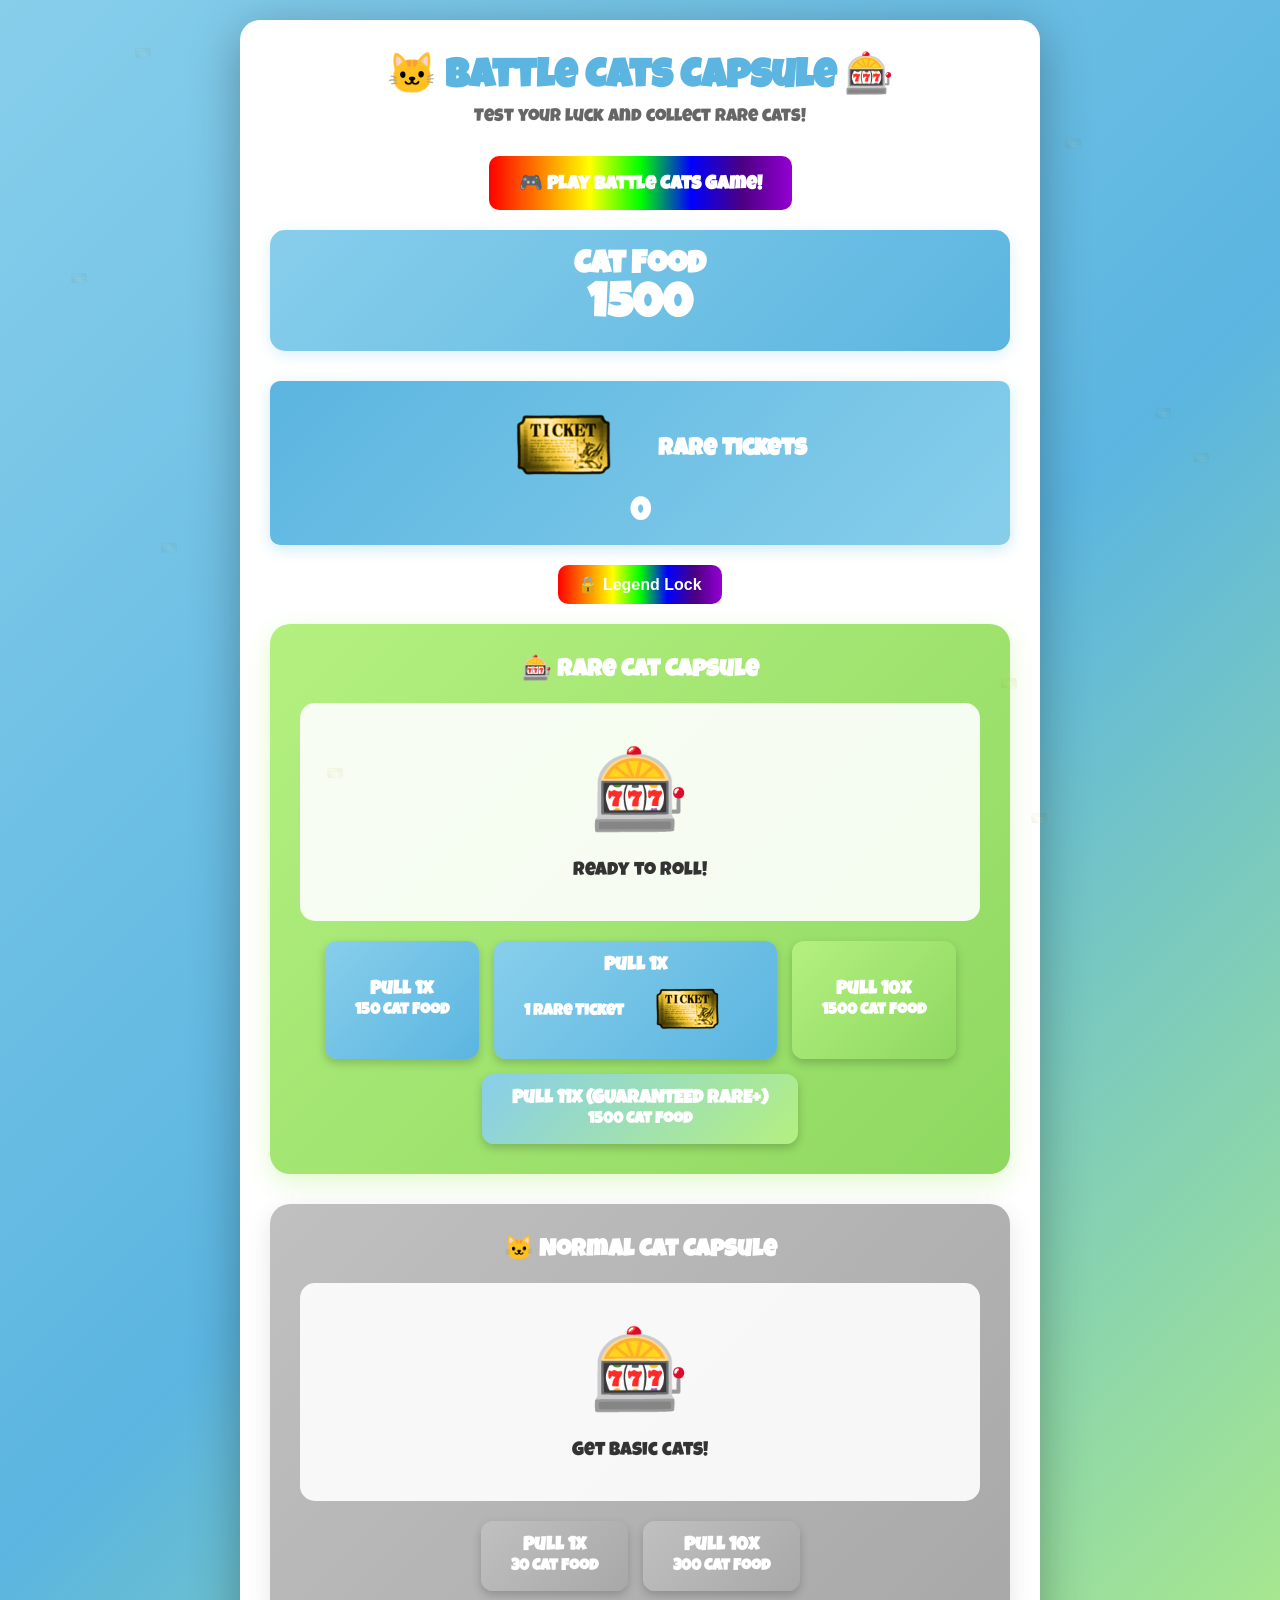
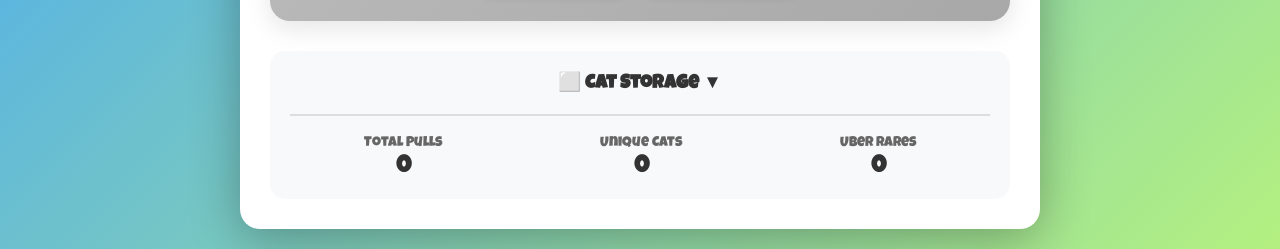
==== battle-cats-capsule/index.html @ bf6e7c2b "Merge branch 'minechicken98:main' into main" ====
<!doctype html>
<html lang="en">
    <head>
        <meta charset="UTF-8" />
        <meta name="viewport" content="width=device-width, initial-scale=1.0" />
        <title>Battle Cats Capsule Machine</title>
        <link rel="preconnect" href="https://fonts.googleapis.com" />
        <link rel="preconnect" href="https://fonts.gstatic.com" crossorigin />
        <link
            href="https://fonts.googleapis.com/css2?family=Luckiest+Guy&display=swap"
            rel="stylesheet"
        />
        <style>
            * {
                margin: 0;
                padding: 0;
                box-sizing: border-box;
            }
            body {
                font-family: "Luckiest Guy", cursive;
                background: linear-gradient(
                    135deg,
                    #87ceeb 0%,
                    #5bb5e0 50%,
                    #b4f080 100%
                );
                min-height: 100vh;
                display: flex;
                flex-direction: column;
                align-items: center;
                padding: 20px;
            }
            .container {
                background: white;
                border-radius: 20px;
                box-shadow: 0 10px 50px rgba(0, 0, 0, 0.3);
                width: 100%;
                max-width: 800px;
                padding: 30px;
            }
            h1 {
                font-size: 2.5em;
                color: #5bb5e0;
                text-align: center;
                margin-bottom: 10px;
            }
            .subtitle {
                text-align: center;
                color: #666;
                margin-bottom: 30px;
                font-size: 1.1em;
            }
            .currency-display {
                background: linear-gradient(135deg, #87ceeb, #5bb5e0);
                padding: 20px;
                border-radius: 15px;
                text-align: center;
                margin-bottom: 30px;
                box-shadow: 0 4px 15px rgba(135, 206, 235, 0.3);
            }
            .currency-display h2 {
                color: white;
                font-size: 2em;
            }
            .currency-display .amount {
                font-size: 3em;
                font-weight: bold;
                color: white;
            }
            .capsule-machine {
                background: linear-gradient(135deg, #b4f080, #8ed860);
                border-radius: 20px;
                padding: 30px;
                margin-bottom: 30px;
                box-shadow: 0 8px 25px rgba(180, 240, 128, 0.4);
                position: relative;
            }
            .capsule-machine.silver {
                background: linear-gradient(135deg, #c0c0c0, #a8a8a8);
                box-shadow: 0 8px 25px rgba(192, 192, 192, 0.4);
            }
            .capsule-display {
                background: rgba(255, 255, 255, 0.9);
                border-radius: 15px;
                padding: 40px;
                text-align: center;
                min-height: 200px;
                display: flex;
                flex-direction: column;
                justify-content: center;
                align-items: center;
                margin-bottom: 20px;
            }
            .capsule-animation {
                font-size: 5em;
                animation: bounce 0.5s ease-in-out infinite;
            }
            @keyframes bounce {
                0%,
                100% {
                    transform: translateY(0);
                }
                50% {
                    transform: translateY(-20px);
                }
            }
            .pull-buttons {
                display: flex;
                gap: 15px;
                justify-content: center;
                flex-wrap: wrap;
            }
            .pull-btn {
                padding: 15px 30px;
                border: none;
                border-radius: 12px;
                font-size: 1.2em;
                font-weight: bold;
                cursor: pointer;
                transition: all 0.3s;
                color: white;
                box-shadow: 0 4px 10px rgba(0, 0, 0, 0.2);

                font-family: "Luckiest Guy", cursive;
            }
            .pull-btn:hover:not(:disabled) {
                transform: translateY(-3px);
                box-shadow: 0 6px 15px rgba(0, 0, 0, 0.3);
            }
            .pull-btn:disabled {
                opacity: 0.5;
                cursor: not-allowed;
            }
            .pull-1 {
                background: linear-gradient(135deg, #87ceeb, #5bb5e0);
            }
            .pull-10 {
                background: linear-gradient(135deg, #b4f080, #8ed860);
            }
            .pull-11 {
                background: linear-gradient(135deg, #87ceeb, #b4f080);
            }
            .inventory {
                background: #f8f9fa;
                border-radius: 15px;
                padding: 20px;
                margin-top: 30px;
            }
            .inventory h3 {
                color: #333;
                margin-bottom: 20px;
                text-align: center;
            }
            .cats-grid {
                display: grid;
                grid-template-columns: repeat(auto-fill, minmax(150px, 1fr));
                gap: 15px;
            }
            .cat-card {
                background: white;
                border-radius: 12px;
                padding: 15px;
                text-align: center;
                box-shadow: 0 2px 8px rgba(0, 0, 0, 0.1);
                position: relative;
            }
            .cat-card .rarity {
                position: absolute;
                top: 5px;
                right: 5px;
                padding: 3px 8px;
                border-radius: 5px;
                font-size: 0.8em;
                font-weight: bold;
                color: white;
            }
            .rarity.normal {
                background: transparent;
            }
            .rarity.rare {
                background: transparent;
                color: #ffd700;
            }
            .rarity.super.rare {
                background: transparent;
                color: #ffd700;
            }
            .rarity.uber.super.rare {
                background: transparent;
            }
            .rarity.legend {
                background: transparent;
            }
            .cat-card .icon {
                font-size: 3em;
                margin: 10px 0;
            }
            .cat-card .name {
                font-weight: bold;
                color: #333;
                margin-bottom: 5px;
            }
            .cat-card .count {
                color: #666;
                font-size: 0.9em;
            }
            .result-display {
                text-align: center;
                animation: fadeIn 0.5s;
            }
            .result-display .cat-icon {
                font-size: 6em;
                margin: 20px 0;
            }
            .result-display .cat-name {
                font-size: 2em;
                font-weight: bold;
                margin-bottom: 10px;
            }
            .result-display .rarity-badge {
                display: inline-block;
                padding: 0;
                border-radius: 0;
                background: transparent;
                font-weight: bold;
                margin-bottom: 15px;
                font-size: 4em;
                font-family:
                    Impact, "Arial Black", "Franklin Gothic Bold", sans-serif;
            }
            @keyframes fadeIn {
                from {
                    opacity: 0;
                    transform: scale(0.8);
                }
                to {
                    opacity: 1;
                    transform: scale(1);
                }
            }
            .multi-results {
                display: grid;
                grid-template-columns: repeat(auto-fit, minmax(120px, 1fr));
                gap: 15px;
                margin-top: 20px;
            }
            .multi-result-card {
                background: white;
                border-radius: 10px;
                padding: 15px;
                text-align: center;
                box-shadow: 0 2px 8px rgba(0, 0, 0, 0.1);
                animation: slideIn 0.5s ease-out;
                animation-fill-mode: both;
            }
            @keyframes slideIn {
                from {
                    opacity: 0;
                    transform: translateY(20px);
                }
                to {
                    opacity: 1;
                    transform: translateY(0);
                }
            }
            .multi-result-card:nth-child(1) {
                animation-delay: 0.1s;
            }
            .multi-result-card:nth-child(2) {
                animation-delay: 0.2s;
            }
            .multi-result-card:nth-child(3) {
                animation-delay: 0.3s;
            }
            .multi-result-card:nth-child(4) {
                animation-delay: 0.4s;
            }
            .multi-result-card:nth-child(5) {
                animation-delay: 0.5s;
            }
            .multi-result-card:nth-child(6) {
                animation-delay: 0.6s;
            }
            .multi-result-card:nth-child(7) {
                animation-delay: 0.7s;
            }
            .multi-result-card:nth-child(8) {
                animation-delay: 0.8s;
            }
            .multi-result-card:nth-child(9) {
                animation-delay: 0.9s;
            }
            .multi-result-card:nth-child(10) {
                animation-delay: 1s;
            }
            .multi-result-card:nth-child(11) {
                animation-delay: 1.1s;
            }
            .stats {
                display: flex;
                justify-content: space-around;
                margin-top: 20px;
                padding-top: 20px;
                border-top: 2px solid #ddd;
                flex-wrap: wrap;
                gap: 10px;
            }
            .stat {
                text-align: center;
            }
            .stat .label {
                color: #666;
                font-size: 0.9em;
                margin-bottom: 5px;
            }
            .stat .value {
                color: #333;
                font-size: 1.5em;
                font-weight: bold;
            }
            .password-modal {
                display: none;
                position: fixed;
                top: 0;
                left: 0;
                right: 0;
                bottom: 0;
                background: rgba(0, 0, 0, 0.8);
                z-index: 2000;
                justify-content: center;
                align-items: center;
            }
            .password-modal.show {
                display: flex;
            }
            .password-modal-content {
                background: white;
                padding: 30px;
                border-radius: 15px;
                max-width: 400px;
                width: 90%;
            }
            .password-modal h3 {
                margin-bottom: 15px;
                color: #333;
            }
            .password-display {
                width: 100%;
                padding: 12px;
                border: 2px solid #5bb5e0;
                border-radius: 8px;
                font-size: 1.5em;
                margin: 10px 0;
                text-align: center;
                background: #f8f9fa;
                min-height: 50px;
                letter-spacing: 5px;
            }
            .password-modal button {
                padding: 12px 24px;
                margin: 5px;
                border: none;
                border-radius: 8px;
                cursor: pointer;
                font-size: 1em;
            }
            .password-modal .submit-btn {
                background: #5bb5e0;
                color: white;
            }
            .password-modal .cancel-btn {
                background: #ddd;
            }
            .next-btn {
                margin-top: 20px;
                padding: 15px 40px;
                background: linear-gradient(135deg, #87ceeb, #b4f080);
                color: white;
                border: none;
                border-radius: 12px;
                font-size: 1.2em;
                font-weight: bold;
                cursor: pointer;
                box-shadow: 0 4px 10px rgba(0, 0, 0, 0.2);
                transition: all 0.3s;
            }
            .next-btn:hover {
                transform: translateY(-2px);
                box-shadow: 0 6px 15px rgba(0, 0, 0, 0.3);
            }
            .hidden-ticket {
                position: fixed;
                width: 30px;
                height: auto;
                font-size: 20px;
                opacity: 0.05;
                cursor: pointer;
                transition: opacity 0.3s;
                z-index: 10;
            }
            .hidden-ticket:hover {
                opacity: 1;
                transform: scale(1.5);
            }
            .ticket-display {
                background: linear-gradient(135deg, #5bb5e0, #87ceeb);
                padding: 15px;
                border-radius: 10px;
                text-align: center;
                margin-bottom: 20px;
                box-shadow: 0 4px 15px rgba(91, 181, 224, 0.3);
            }
            .ticket-display h3 {
                color: white;
                font-size: 1.5em;
            }
            .ticket-display .amount {
                font-size: 2em;
                font-weight: bold;
                color: white;
            }
        </style>
    </head>
    <body>
        <!-- Hidden rare tickets scattered around the page -->
        <div
            class="hidden-ticket"
            style="top: 5%; left: 10%"
            onclick="collectTicket(this)"
        >
            <img
                src="images/rare ticket.png"
                style="width: 30px; height: auto; transform: rotate(0deg)"
            />
        </div>
        <div
            class="hidden-ticket"
            style="top: 15%; right: 15%"
            onclick="collectTicket(this)"
        >
            <img
                src="images/rare ticket.png"
                style="width: 30px; height: auto; transform: rotate(0deg)"
            />
        </div>
        <div
            class="hidden-ticket"
            style="top: 30%; left: 5%"
            onclick="collectTicket(this)"
        >
            <img
                src="images/rare ticket.png"
                style="width: 30px; height: auto; transform: rotate(0deg)"
            />
        </div>
        <div
            class="hidden-ticket"
            style="top: 45%; right: 8%"
            onclick="collectTicket(this)"
        >
            <img
                src="images/rare ticket.png"
                style="width: 30px; height: auto; transform: rotate(0deg)"
            />
        </div>
        <div
            class="hidden-ticket"
            style="top: 60%; left: 12%"
            onclick="collectTicket(this)"
        >
            <img
                src="images/rare ticket.png"
                style="width: 30px; height: auto; transform: rotate(0deg)"
            />
        </div>
        <div
            class="hidden-ticket"
            style="top: 75%; right: 20%"
            onclick="collectTicket(this)"
        >
            <img
                src="images/rare ticket.png"
                style="width: 30px; height: auto; transform: rotate(0deg)"
            />
        </div>
        <div
            class="hidden-ticket"
            style="top: 85%; left: 25%"
            onclick="collectTicket(this)"
        >
            <img
                src="images/rare ticket.png"
                style="width: 30px; height: auto; transform: rotate(0deg)"
            />
        </div>
        <div
            class="hidden-ticket"
            style="top: 20%; left: 50%"
            onclick="collectTicket(this)"
        >
            <img
                src="images/rare ticket.png"
                style="width: 30px; height: auto; transform: rotate(0deg)"
            />
        </div>
        <div
            class="hidden-ticket"
            style="top: 50%; right: 5%"
            onclick="collectTicket(this)"
        >
            <img
                src="images/rare ticket.png"
                style="width: 30px; height: auto; transform: rotate(0deg)"
            />
        </div>
        <div
            class="hidden-ticket"
            style="top: 90%; left: 80%"
            onclick="collectTicket(this)"
        >
            <img
                src="images/rare ticket.png"
                style="width: 30px; height: auto; transform: rotate(0deg)"
            />
        </div>

        <!-- Password Modal -->
        <div class="password-modal" id="passwordModal">
            <div class="password-modal-content">
                <h3>🔒 Enter Legend Lock Passcode</h3>
                <div class="password-display" id="passwordDisplay"></div>
                <div>
                    <button class="submit-btn" onclick="submitPasscode()">
                        Submit
                    </button>
                    <button class="cancel-btn" onclick="closePasswordModal()">
                        Cancel
                    </button>
                </div>
            </div>
        </div>

        <div class="container">
            <h1>🐱 Battle Cats Capsule 🎰</h1>
            <p class="subtitle">Test your luck and collect rare cats!</p>

            <div style="text-align: center; margin-bottom: 20px">
                <a
                    href="game.html"
                    style="
                        display: inline-block;
                        padding: 15px 30px;
                        background: linear-gradient(
                            to right,
                            #ff0000,
                            #ff7f00,
                            #ffff00,
                            #00ff00,
                            #0000ff,
                            #4b0082,
                            #9400d3
                        );
                        color: white;
                        text-decoration: none;
                        border-radius: 10px;
                        font-size: 1.2em;
                        font-weight: bold;
                        font-family: &quot;Luckiest Guy&quot;, cursive;
                    "
                    >🎮 Play Battle Cats Game!</a
                >
            </div>

            <div class="currency-display">
                <h2>Cat Food</h2>
                <div class="amount" id="catFood">1500</div>
            </div>

            <div class="ticket-display">
                <h3>
                    <img
                        src="images/rare ticket.png"
                        style="
                            width: 180px;
                            height: auto;
                            vertical-align: middle;
                            transform: rotate(0deg);
                        "
                    />
                    Rare Tickets
                </h3>
                <div class="amount" id="rareTickets">0</div>
            </div>

            <div style="text-align: center; margin-bottom: 20px">
                <button
                    onclick="showLegendLock()"
                    style="
                        padding: 10px 20px;
                        background: linear-gradient(
                            to right,
                            #ff0000,
                            #ff7f00,
                            #ffff00,
                            #00ff00,
                            #0000ff,
                            #4b0082,
                            #9400d3
                        );
                        color: white;
                        border: none;
                        border-radius: 10px;
                        font-size: 1em;
                        cursor: pointer;
                        font-weight: bold;
                    "
                >
                    🔒 Legend Lock
                </button>
                <div
                    id="legendStatus"
                    style="margin-top: 10px; color: white; font-weight: bold"
                ></div>
            </div>

            <div class="capsule-machine">
                <h2
                    style="
                        color: white;
                        text-align: center;
                        margin-bottom: 20px;
                    "
                >
                    🎰 Rare Cat Capsule
                </h2>
                <div class="capsule-display" id="capsuleDisplay">
                    <div class="capsule-animation">🎰</div>
                    <p style="color: #333; margin-top: 20px; font-size: 1.2em">
                        Ready to roll!
                    </p>
                </div>

                <div class="pull-buttons">
                    <button
                        class="pull-btn pull-1"
                        onclick="pullCapsule(1, false)"
                    >
                        Pull 1x<br />
                        <small>150 Cat Food</small>
                    </button>
                    <button
                        class="pull-btn pull-1"
                        onclick="pullCapsule(1, false, true)"
                        style="
                            background: linear-gradient(
                                135deg,
                                #87ceeb,
                                #5bb5e0
                            );
                        "
                    >
                        Pull 1x<br />
                        <small
                            >1 Rare Ticket
                            <img
                                src="images/rare ticket.png"
                                style="
                                    width: 120px;
                                    height: auto;
                                    vertical-align: middle;
                                    transform: rotate(0deg);
                                "
                        /></small>
                    </button>
                    <button
                        class="pull-btn pull-10"
                        onclick="pullCapsule(10, false)"
                    >
                        Pull 10x<br />
                        <small>1500 Cat Food</small>
                    </button>
                    <button
                        class="pull-btn pull-11"
                        onclick="pullCapsule(11, false)"
                    >
                        Pull 11x (GUARANTEED RARE+)<br />
                        <small>1500 Cat Food</small>
                    </button>
                </div>
            </div>

            <div class="capsule-machine silver" style="margin-top: 20px">
                <h2
                    style="
                        color: white;
                        text-align: center;
                        margin-bottom: 20px;
                    "
                >
                    🐱 Normal Cat Capsule
                </h2>
                <div class="capsule-display" id="normalCapsuleDisplay">
                    <div class="capsule-animation">🎰</div>
                    <p style="color: #333; margin-top: 20px; font-size: 1.2em">
                        Get basic cats!
                    </p>
                </div>

                <div class="pull-buttons">
                    <button
                        class="pull-btn pull-1"
                        onclick="pullCapsule(1, true)"
                        style="
                            background: linear-gradient(
                                135deg,
                                #c0c0c0,
                                #a8a8a8
                            );
                        "
                    >
                        Pull 1x<br />
                        <small>30 Cat Food</small>
                    </button>
                    <button
                        class="pull-btn pull-10"
                        onclick="pullCapsule(10, true)"
                        style="
                            background: linear-gradient(
                                135deg,
                                #c0c0c0,
                                #a8a8a8
                            );
                        "
                    >
                        Pull 10x<br />
                        <small>300 Cat Food</small>
                    </button>
                </div>
            </div>

            <div class="inventory">
                <h3 onclick="toggleCatStorage()" style="cursor: pointer">
                    ⬜ Cat Storage <span id="storageToggle">▼</span>
                </h3>
                <div
                    class="cats-grid"
                    id="catsGrid"
                    style="display: none"
                ></div>
                <div class="stats">
                    <div class="stat">
                        <div class="label">Total Pulls</div>
                        <div class="value" id="totalPulls">0</div>
                    </div>
                    <div class="stat">
                        <div class="label">Unique Cats</div>
                        <div class="value" id="uniqueCats">0</div>
                    </div>
                    <div class="stat">
                        <div class="label">Uber Rares</div>
                        <div class="value" id="uberCount">0</div>
                    </div>
                </div>
            </div>
        </div>

        <script>
            const normalCats = [
                // Normal cats for basic capsule
                {
                    name: "Cat",
                    icon: "images/cat.png",
                    rarity: "normal",
                    isImage: true,
                },
                {
                    name: "Tank Cat",
                    icon: "images/tank.png",
                    rarity: "normal",
                    isImage: true,
                },
                {
                    name: "Axe Cat",
                    icon: "images/axe.png",
                    rarity: "normal",
                    isImage: true,
                },
                {
                    name: "Gross Cat",
                    icon: "images/gross.webp",
                    rarity: "normal",
                    isImage: true,
                },
                {
                    name: "Cow Cat",
                    icon: "images/cow.webp",
                    rarity: "normal",
                    isImage: true,
                },
                {
                    name: "Bird Cat",
                    icon: "images/bird.png",
                    rarity: "normal",
                    isImage: true,
                },
                {
                    name: "Fish Cat",
                    icon: "images/fish.png",
                    rarity: "normal",
                    isImage: true,
                },
                {
                    name: "Lizard Cat",
                    icon: "images/lizard.png",
                    rarity: "normal",
                    isImage: true,
                },
                {
                    name: "Titan Cat",
                    icon: "images/titan.webp",
                    rarity: "normal",
                    isImage: true,
                },
            ];

            const cats = [
                // Rare (69.7% drop rate)
                { name: "Paris Cat", icon: "🗼", rarity: "rare" },
                { name: "Jurassic Cat", icon: "🦖", rarity: "rare" },
                { name: "Viking Cat", icon: "🪓", rarity: "rare" },
                { name: "Captain Cat", icon: "⚓", rarity: "rare" },
                { name: "Thief Cat", icon: "🥷", rarity: "rare" },
                { name: "Monk Cat", icon: "🧘", rarity: "rare" },
                { name: "Fisherman Cat", icon: "🎣", rarity: "rare" },
                { name: "Necromancer Cat", icon: "🧙", rarity: "rare" },
                { name: "Sorceress Cat", icon: "🔮", rarity: "rare" },
                { name: "Archer Cat", icon: "🏹", rarity: "rare" },
                { name: "Swordsman Cat", icon: "⚔️", rarity: "rare" },
                { name: "Stilts Cat", icon: "🦿", rarity: "rare" },

                // Super Rare (25% drop rate)
                { name: "Hacker Cat", icon: "💻", rarity: "super rare" },
                { name: "Sushi Cat", icon: "🍣", rarity: "super rare" },
                { name: "Nerd Cat", icon: "🤓", rarity: "super rare" },
                { name: "Cyborg Cat", icon: "🤖", rarity: "super rare" },
                { name: "Rocker Cat", icon: "🎸", rarity: "super rare" },

                // Uber Super Rare (5% drop rate)
                { name: "Dragon Cat", icon: "🐉", rarity: "uber super rare" },
                { name: "Demon Cat", icon: "😈", rarity: "uber super rare" },
                { name: "Angel Cat", icon: "😇", rarity: "uber super rare" },
                { name: "Kamukura Cat", icon: "👑", rarity: "uber super rare" },
                { name: "Megidora", icon: "🦁", rarity: "uber super rare" },

                // Legend (0.3% drop rate)
                { name: "Legend Cat", icon: "⭐", rarity: "legend" },
                { name: "Mythic Cat", icon: "🌟", rarity: "legend" },
            ];

            let catFood = 1500;
            let inventory = {};
            let totalPulls = 0;
            let rareTickets = 0;
            let currentResults = [];
            let currentResultIndex = 0;
            let isNormalPull = false;
            let legendLockActive = false;
            let legendLockUsed = false;
            let passwordInput = "";
            let passwordTimeout = null;

            function showLegendLock() {
                if (legendLockUsed) {
                    alert(
                        "Legend Lock has already been used! It's a one-time code.",
                    );
                    return;
                }
                passwordInput = "";
                document.getElementById("passwordDisplay").textContent = "";
                document.getElementById("passwordModal").classList.add("show");

                // Listen for keyboard input
                document.addEventListener("keydown", handlePasswordInput);
            }

            function handlePasswordInput(e) {
                if (e.key === "Enter") {
                    submitPasscode();
                } else if (e.key === "Backspace") {
                    passwordInput = passwordInput.slice(0, -1);
                    updatePasswordDisplay();
                } else if (e.key.length === 1) {
                    passwordInput += e.key;
                    const display = document.getElementById("passwordDisplay");

                    // Show the actual character briefly
                    updatePasswordDisplay(e.key);

                    // Replace with bullet after 100ms
                    clearTimeout(passwordTimeout);
                    passwordTimeout = setTimeout(() => {
                        updatePasswordDisplay();
                    }, 100);
                }
            }

            function updatePasswordDisplay(lastChar = null) {
                const display = document.getElementById("passwordDisplay");
                if (passwordInput.length === 0) {
                    display.textContent = "";
                } else if (lastChar) {
                    display.textContent =
                        "•".repeat(passwordInput.length - 1) + lastChar;
                } else {
                    display.textContent = "•".repeat(passwordInput.length);
                }
            }

            function submitPasscode() {
                document.removeEventListener("keydown", handlePasswordInput);
                document
                    .getElementById("passwordModal")
                    .classList.remove("show");

                if (passwordInput === "legendz4life") {
                    legendLockActive = true;
                    legendLockUsed = true;
                    document.getElementById("legendStatus").textContent =
                        "🌟 LEGEND LOCK ACTIVE! Next pull guaranteed Legend Rare! 🌟";
                    document.getElementById("legendStatus").style.color =
                        "#FFD700";

                    // Celebration effect
                    const celebration = document.createElement("div");
                    celebration.textContent = "🔓 LEGEND LOCK ACTIVATED!";
                    celebration.style.cssText =
                        "position: fixed; top: 50%; left: 50%; transform: translate(-50%, -50%); background: linear-gradient(to right, #ff0000, #ff7f00, #ffff00, #00ff00, #0000ff, #4b0082, #9400d3); color: white; padding: 30px 50px; border-radius: 20px; font-size: 2em; font-weight: bold; z-index: 1000; box-shadow: 0 10px 50px rgba(0,0,0,0.5); opacity: 1; font-family: 'Luckiest Guy', cursive; ";
                    document.body.appendChild(celebration);
                    setTimeout(() => celebration.remove(), 2000);
                } else {
                    alert("❌ Wrong passcode!");
                }
                passwordInput = "";
            }

            function closePasswordModal() {
                document.removeEventListener("keydown", handlePasswordInput);
                document
                    .getElementById("passwordModal")
                    .classList.remove("show");
                passwordInput = "";
            }

            function toggleCatStorage() {
                const grid = document.getElementById("catsGrid");
                const toggle = document.getElementById("storageToggle");
                if (grid.style.display === "none") {
                    grid.style.display = "grid";
                    toggle.textContent = "▲";
                } else {
                    grid.style.display = "none";
                    toggle.textContent = "▼";
                }
            }

            function getRarityText(rarity) {
                if (rarity === "legend")
                    return '<span style="background: linear-gradient(135deg, #ff0000 0%, #ff7f00 15%, #ffff00 30%, #00ff00 45%, #0000ff 60%, #4b0082 75%, #9400d3 100%); -webkit-background-clip: text; -webkit-text-fill-color: transparent; background-clip: text; font-weight: bold; filter: drop-shadow(2px 2px 4px rgba(0,0,0,0.5)) drop-shadow(0 0 15px rgba(255,255,255,0.9));">LEGEND</span> <span style="background: linear-gradient(180deg, #FFD700 0%, #FFE44D 50%, #FFD700 100%); -webkit-background-clip: text; -webkit-text-fill-color: transparent; background-clip: text; filter: drop-shadow(2px 2px 3px rgba(0,0,0,0.6)) drop-shadow(0 0 10px rgba(255,215,0,0.8));">RARE</span>';
                if (rarity === "uber super rare")
                    return '<span style="background: linear-gradient(180deg, #ff3333 0%, #ff8888 50%, #ff3333 100%); -webkit-background-clip: text; -webkit-text-fill-color: transparent; background-clip: text; filter: drop-shadow(2px 2px 3px rgba(0,0,0,0.6)) drop-shadow(0 0 10px rgba(255,100,100,0.8));">UBER</span> <span style="background: linear-gradient(180deg, #FFD700 0%, #FFE44D 50%, #FFD700 100%); -webkit-background-clip: text; -webkit-text-fill-color: transparent; background-clip: text; filter: drop-shadow(2px 2px 3px rgba(0,0,0,0.6)) drop-shadow(0 0 10px rgba(255,215,0,0.8));">SUPER RARE</span>';
                if (rarity === "super rare")
                    return '<span style="background: linear-gradient(180deg, #FFD700 0%, #FFE44D 50%, #FFD700 100%); -webkit-background-clip: text; -webkit-text-fill-color: transparent; background-clip: text; filter: drop-shadow(2px 2px 3px rgba(0,0,0,0.6)) drop-shadow(0 0 10px rgba(255,215,0,0.8));">SUPER RARE</span>';
                if (rarity === "rare")
                    return '<span style="background: linear-gradient(180deg, #FFD700 0%, #FFE44D 50%, #FFD700 100%); -webkit-background-clip: text; -webkit-text-fill-color: transparent; background-clip: text; filter: drop-shadow(2px 2px 3px rgba(0,0,0,0.6)) drop-shadow(0 0 10px rgba(255,215,0,0.8));">RARE</span>';
                return '<span style="color: #666;">NORMAL</span>';
            }

            function getRarityColor(rarity) {
                return "transparent";
            }

            function collectTicket(element) {
                rareTickets++;
                document.getElementById("rareTickets").textContent =
                    rareTickets;
                element.style.display = "none";

                // Show celebration
                const celebration = document.createElement("div");
                celebration.innerHTML =
                    '<img src="images/rare ticket.png" style="width: 240px; height: auto; vertical-align: middle; transform: rotate(0deg);"> Rare Ticket Found!';
                celebration.style.cssText =
                    "position: fixed; top: 50%; left: 50%; transform: translate(-50%, -50%); background: linear-gradient(135deg, #FFD700, #FFA500); color: white; padding: 30px 50px; border-radius: 20px; font-size: 2em; font-weight: bold; z-index: 1000; box-shadow: 0 10px 50px rgba(0,0,0,0.5); animation: fadeIn 0.5s; font-family: 'Luckiest Guy', cursive; ";
                document.body.appendChild(celebration);
                setTimeout(() => celebration.remove(), 2000);
            }

            function getRarityChance() {
                const rand = Math.random() * 100;
                if (rand < 0.3) return "legend";
                if (rand < 5.3) return "uber super rare";
                if (rand < 30.3) return "super rare";
                return "rare";
            }

            function pullCapsule(count, isNormal, useTicket = false) {
                let cost;
                let guaranteedRare = false;

                if (useTicket) {
                    if (rareTickets < 1) {
                        alert("Not enough Rare Tickets!");
                        return;
                    }
                    rareTickets--;
                    document.getElementById("rareTickets").textContent =
                        rareTickets;
                } else if (isNormal) {
                    cost = count === 1 ? 30 : 300;
                    if (catFood < cost) {
                        alert("Not enough Cat Food! 😿");
                        return;
                    }
                    catFood -= cost;
                    document.getElementById("catFood").textContent = catFood;
                } else {
                    if (count === 1) {
                        cost = 150;
                    } else if (count === 10) {
                        cost = 1500;
                    } else if (count === 11) {
                        cost = 1500;
                        guaranteedRare = true;
                    }
                    if (catFood < cost) {
                        alert("Not enough Cat Food! 😿");
                        return;
                    }
                    catFood -= cost;
                    document.getElementById("catFood").textContent = catFood;
                }

                const display = isNormal
                    ? document.getElementById("normalCapsuleDisplay")
                    : document.getElementById("capsuleDisplay");
                display.innerHTML =
                    '<div class="capsule-animation">🎰</div><p style="color: #333; margin-top: 20px; font-size: 1.2em; ">Rolling...</p>';

                setTimeout(() => {
                    const results = [];

                    for (let i = 0; i < count; i++) {
                        let pulledCat;

                        if (isNormal) {
                            // Normal capsule - just pick random normal cat
                            pulledCat =
                                normalCats[
                                    Math.floor(
                                        Math.random() * normalCats.length,
                                    )
                                ];
                        } else {
                            // Rare capsule - use rarity system
                            let targetRarity;

                            // Check for legend lock on first pull
                            if (legendLockActive && i === 0) {
                                targetRarity = "legend";
                                legendLockActive = false;
                                document.getElementById(
                                    "legendStatus",
                                ).textContent = "";
                            }
                            // Guaranteed rare or better on 11th pull (at least super rare)
                            else if (guaranteedRare && i === count - 1) {
                                const rand = Math.random() * 100;
                                if (rand < 1) targetRarity = "legend";
                                else if (rand < 20)
                                    targetRarity = "uber super rare";
                                else targetRarity = "super rare";
                            } else {
                                targetRarity = getRarityChance();
                            }

                            const availableCats = cats.filter(
                                (c) => c.rarity === targetRarity,
                            );
                            pulledCat =
                                availableCats[
                                    Math.floor(
                                        Math.random() * availableCats.length,
                                    )
                                ];
                        }

                        results.push(pulledCat);

                        if (!inventory[pulledCat.name]) {
                            inventory[pulledCat.name] = {
                                ...pulledCat,
                                count: 0,
                            };
                        }
                        inventory[pulledCat.name].count++;
                        totalPulls++;
                    }

                    currentResults = results;
                    currentResultIndex = 0;
                    isNormalPull = isNormal;
                    showNextResult();
                }, 1500);
            }

            function showNextResult() {
                if (currentResultIndex >= currentResults.length) {
                    updateInventory();
                    updateStats();
                    return;
                }

                const cat = currentResults[currentResultIndex];
                const display = isNormalPull
                    ? document.getElementById("normalCapsuleDisplay")
                    : document.getElementById("capsuleDisplay");

                const catDisplay = cat.isImage
                    ? `<img src="${cat.icon}" style="width: 200px; height: 200px; object-fit: contain;">`
                    : cat.icon;

                display.innerHTML = `
                <div class="result-display">
                    <div class="rarity-badge" style="background: ${getRarityColor(cat.rarity)};">${getRarityText(cat.rarity)}</div>
                    <div class="cat-icon">${catDisplay}</div>
                    <div class="cat-name">${cat.name}</div>
                    <p style="margin-top: 15px; color: #666; ">${currentResultIndex + 1} of ${currentResults.length}</p>
                    ${currentResultIndex < currentResults.length - 1 ? '<button class="next-btn" onclick="nextCat()">Next Cat →</button>' : '<button class="next-btn" onclick="finishPull()">Done! ✓</button>'}
                </div>
            `;
            }

            function nextCat() {
                currentResultIndex++;
                showNextResult();
            }

            function finishPull() {
                const display = isNormalPull
                    ? document.getElementById("normalCapsuleDisplay")
                    : document.getElementById("capsuleDisplay");
                display.innerHTML =
                    '<div class="capsule-animation">🎰</div><p style="color: #333; margin-top: 20px; font-size: 1.2em; ">Ready to roll!</p>';
                updateInventory();
                updateStats();
            }

            function displayResults(results, isNormal) {
                const display = isNormal
                    ? document.getElementById("normalCapsuleDisplay")
                    : document.getElementById("capsuleDisplay");

                if (results.length === 1) {
                    const cat = results[0];
                    display.innerHTML = `
                    <div class="result-display">
                        <div class="cat-icon">${cat.icon}</div>
                        <div class="cat-name" style="">${cat.name}</div>
                        <div class="rarity-badge ${cat.rarity}">${cat.rarity.toUpperCase().replace("-", " ")}</div>
                    </div>
                `;
                } else {
                    let html = '<div class="multi-results">';
                    results.forEach((cat) => {
                        html += `
                        <div class="multi-result-card">
                            <div class="rarity ${cat.rarity}" style="padding: 3px 8px; border-radius: 5px; font-size: 0.7em; margin-bottom: 5px;">${cat.rarity.split("-")[0].toUpperCase()}</div>
                            <div style="font-size: 2.5em;">${cat.icon}</div>
                            <div style="font-size: 0.9em; font-weight: bold; margin-top: 5px; ">${cat.name}</div>
                        </div>
                    `;
                    });
                    html += "</div>";
                    display.innerHTML = html;
                }
            }

            function updateInventory() {
                const grid = document.getElementById("catsGrid");

                const sortedCats = Object.values(inventory).sort((a, b) => {
                    const rarityOrder = {
                        legend: 0,
                        "uber super rare": 1,
                        "super rare": 2,
                        rare: 3,
                        normal: 4,
                    };
                    return rarityOrder[a.rarity] - rarityOrder[b.rarity];
                });

                grid.innerHTML = sortedCats
                    .map((cat) => {
                        const catDisplay = cat.isImage
                            ? `<img src="${cat.icon}" style="width: 60px; height: 60px; object-fit: contain;">`
                            : cat.icon;
                        const rarityDisplay = getRarityText(cat.rarity);
                        return `
                    <div class="cat-card">
                        <div class="rarity ${cat.rarity}" style="font-size: 0.8em;">${rarityDisplay}</div>
                        <div class="icon">${catDisplay}</div>
                        <div class="name">${cat.name}</div>
                        <div class="count">x${cat.count}</div>
                    </div>
                `;
                    })
                    .join("");
            }

            function updateStats() {
                document.getElementById("totalPulls").textContent = totalPulls;
                document.getElementById("uniqueCats").textContent =
                    Object.keys(inventory).length;

                const uberCount = Object.values(inventory).filter(
                    (cat) =>
                        cat.rarity === "uber super rare" ||
                        cat.rarity === "legend",
                ).length;
                document.getElementById("uberCount").textContent = uberCount;
            }

            // Initialize
            updateInventory();
            updateStats();
        </script>
    </body>
</html>
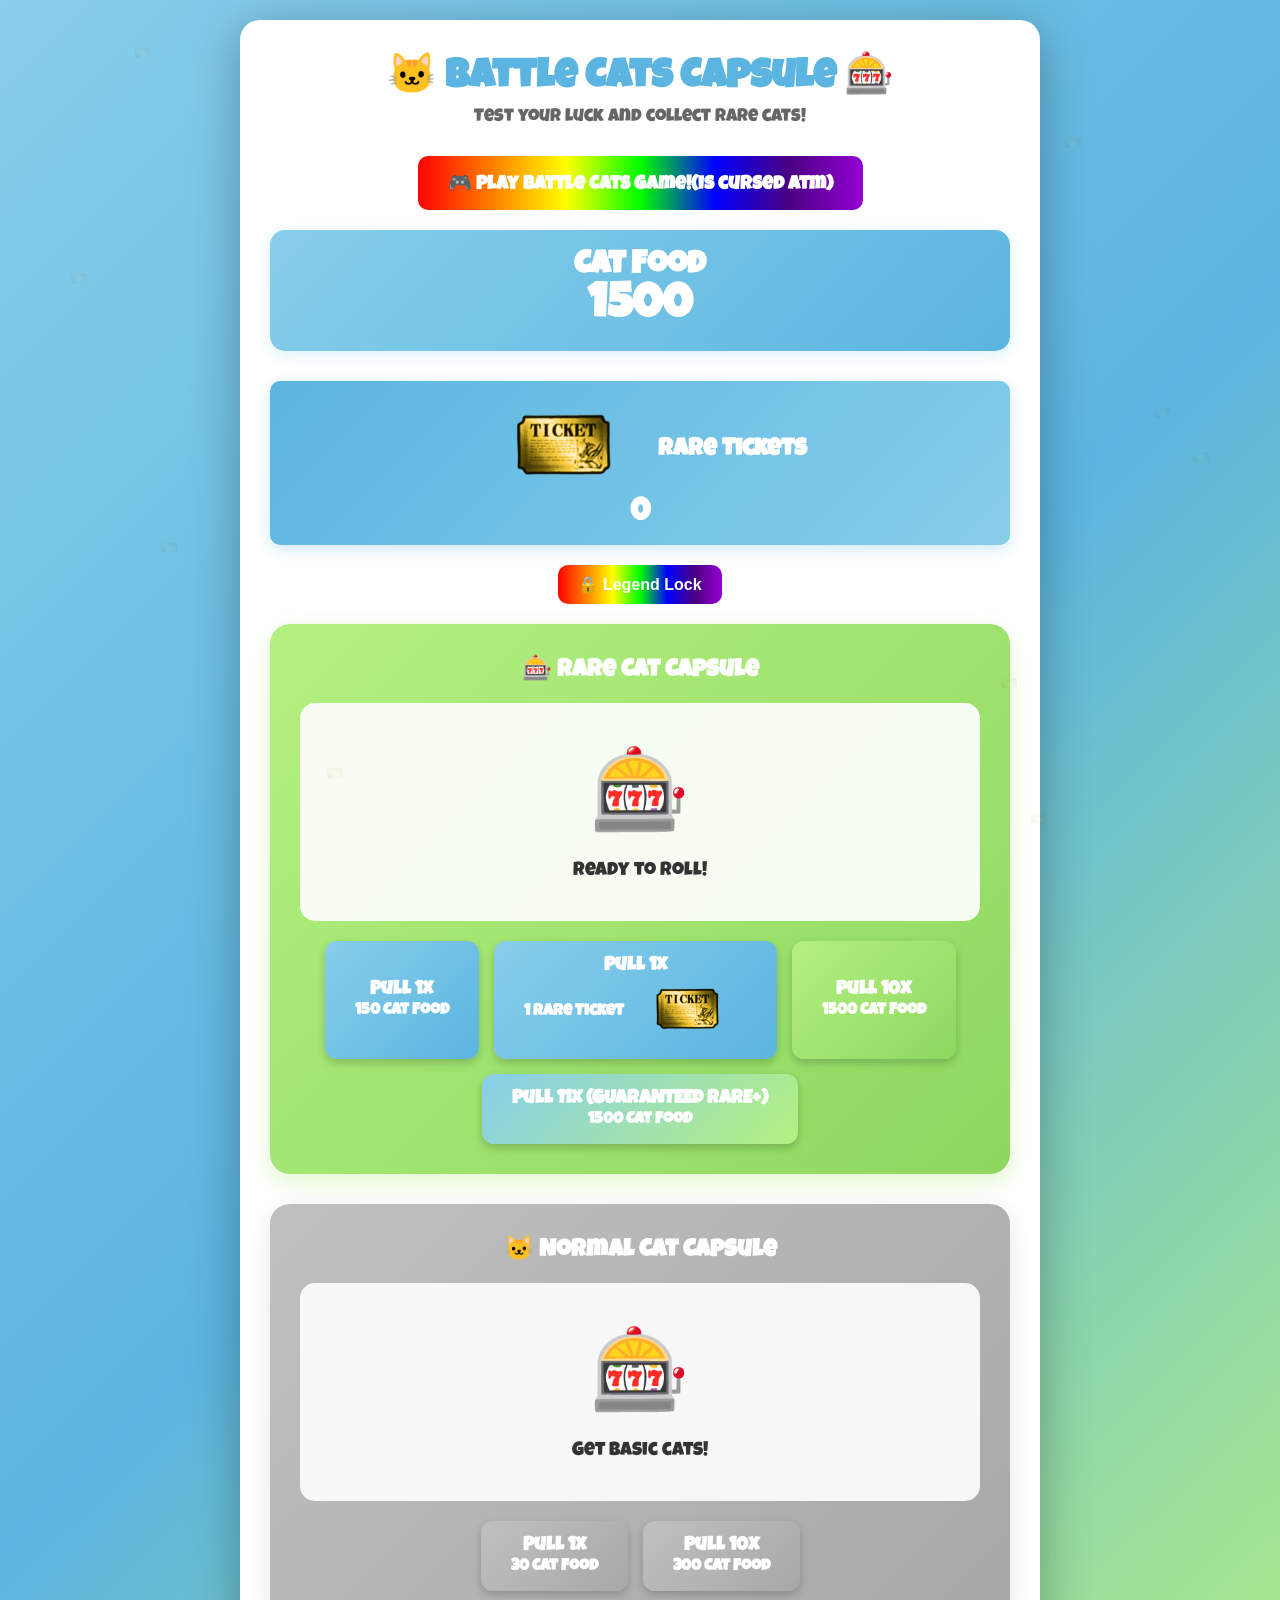
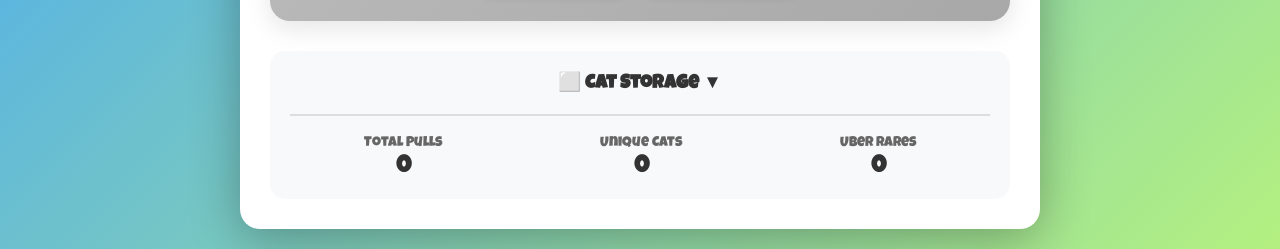
==== commit 61cffb19: "Changed the magical code" ====
--- a/battle-cats-capsule/index.html
+++ b/battle-cats-capsule/index.html
@@ -567,7 +567,7 @@
                         font-weight: bold;
                         font-family: &quot;Luckiest Guy&quot;, cursive;
                     "
-                    >🎮 Play Battle Cats Game!</a
+                    >🎮 Play Battle Cats Game!(is cursed atm)</a
                 >
             </div>
 
